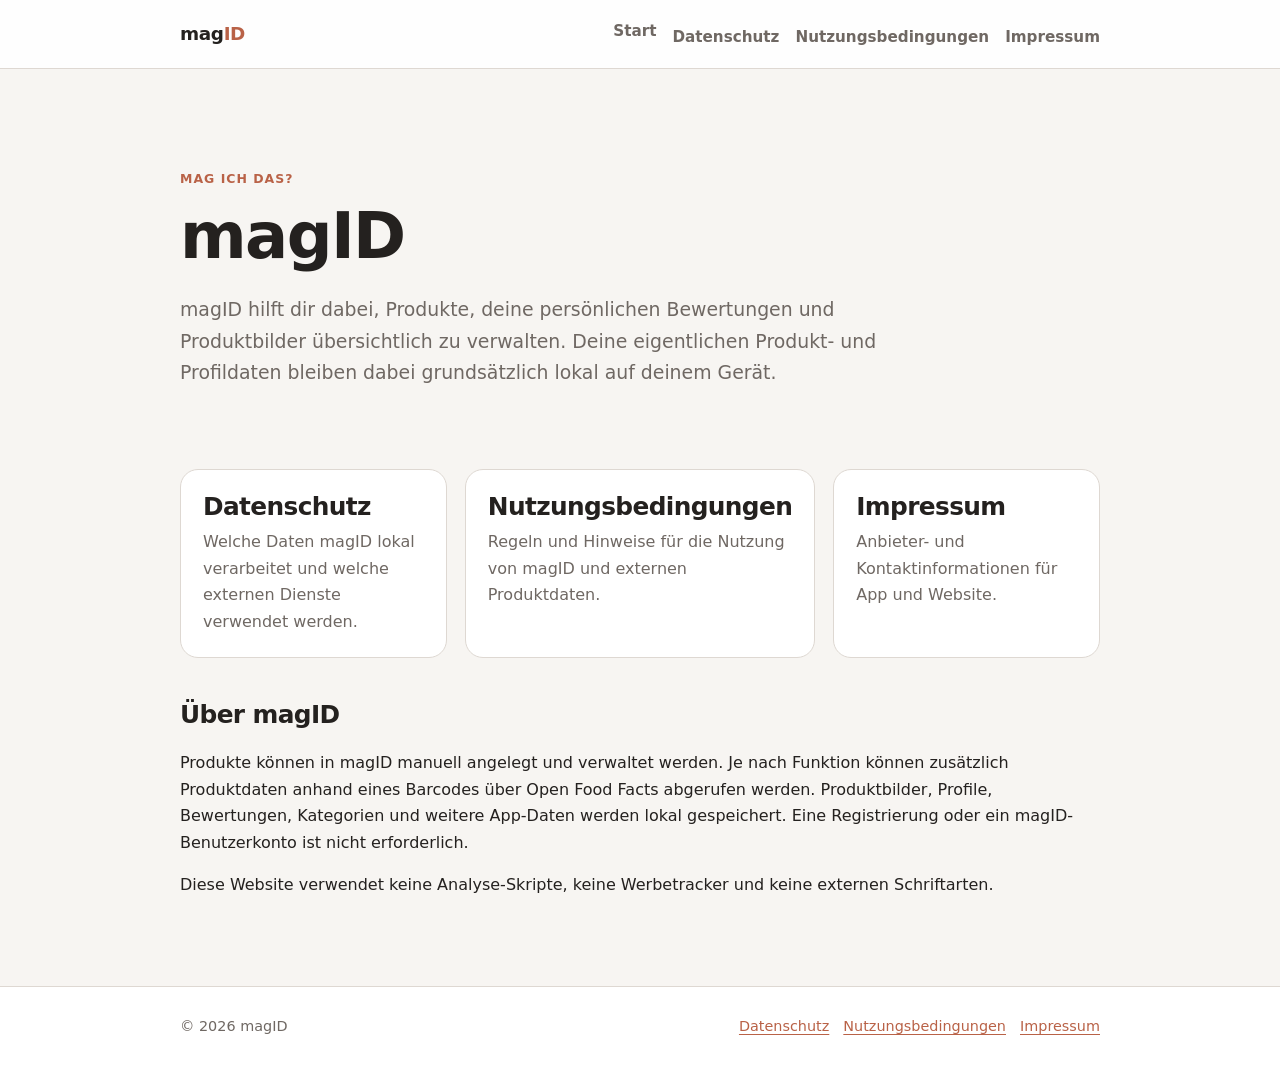
==== index.html @ 210f9b46 "Add initial website files including README, HTML pages, CSS, and terms of service" ====
<!doctype html>
<html lang="de">
<head>
  <meta charset="utf-8">
  <meta name="viewport" content="width=device-width, initial-scale=1">
  <meta name="description" content="Offizielle Website der App magID mit Datenschutz, Nutzungsbedingungen und Impressum.">
  <title>magID – Mag ich das?</title>
  <link rel="stylesheet" href="styles.css">
</head>
<body>
<header>
  <div class="nav">
    <a class="brand" href="index.html" aria-current="page">mag<span>ID</span></a>
    <nav aria-label="Hauptnavigation">
      <ul>
        <li><a href="index.html">Start</a></li>
        <li><a href="datenschutz.html">Datenschutz</a></li>
        <li><a href="tos.html">Nutzungsbedingungen</a></li>
        <li><a href="impressum.html">Impressum</a></li>
      </ul>
    </nav>
  </div>
</header>

<main>

<section class="hero">
  <p class="eyebrow">Mag ich das?</p>
  <h1>magID</h1>
  <p class="lead">
    magID hilft dir dabei, Produkte, deine persönlichen Bewertungen und Produktbilder
    übersichtlich zu verwalten. Deine eigentlichen Produkt- und Profildaten bleiben dabei
    grundsätzlich lokal auf deinem Gerät.
  </p>
</section>

<section class="card-grid" aria-label="Rechtliche Informationen">
  <a class="card" href="datenschutz.html">
    <h2>Datenschutz</h2>
    <p>Welche Daten magID lokal verarbeitet und welche externen Dienste verwendet werden.</p>
  </a>
  <a class="card" href="tos.html">
    <h2>Nutzungsbedingungen</h2>
    <p>Regeln und Hinweise für die Nutzung von magID und externen Produktdaten.</p>
  </a>
  <a class="card" href="impressum.html">
    <h2>Impressum</h2>
    <p>Anbieter- und Kontaktinformationen für App und Website.</p>
  </a>
</section>

<section>
  <h2>Über magID</h2>
  <p>
    Produkte können in magID manuell angelegt und verwaltet werden. Je nach Funktion können
    zusätzlich Produktdaten anhand eines Barcodes über Open Food Facts abgerufen werden.
    Produktbilder, Profile, Bewertungen, Kategorien und weitere App-Daten werden lokal
    gespeichert. Eine Registrierung oder ein magID-Benutzerkonto ist nicht erforderlich.
  </p>
  <p>
    Diese Website verwendet keine Analyse-Skripte, keine Werbetracker und keine externen
    Schriftarten.
  </p>
</section>

</main>
<footer>
  <div class="footer-inner">
    <div>© 2026 magID</div>
    <div class="footer-links">
      <a href="datenschutz.html">Datenschutz</a>
      <a href="tos.html">Nutzungsbedingungen</a>
      <a href="impressum.html">Impressum</a>
    </div>
  </div>
</footer>

</body>
</html>
---- styles.css ----
:root {
  --bg: #f7f5f2;
  --surface: #ffffff;
  --text: #24211f;
  --muted: #6f6863;
  --border: #ded8d2;
  --accent: #b96247;
  --accent-soft: #f3e4df;
  --max: 920px;
}

* {
  box-sizing: border-box;
}

html {
  scroll-behavior: smooth;
}

body {
  margin: 0;
  font-family: system-ui, -apple-system, BlinkMacSystemFont, "Segoe UI", sans-serif;
  color: var(--text);
  background: var(--bg);
  line-height: 1.65;
}

a {
  color: var(--accent);
  text-decoration-thickness: 1px;
  text-underline-offset: 3px;
}

a:hover {
  text-decoration-thickness: 2px;
}

header {
  border-bottom: 1px solid var(--border);
  background: rgba(255, 255, 255, 0.92);
}

.nav {
  width: min(calc(100% - 32px), var(--max));
  margin: 0 auto;
  min-height: 68px;
  display: flex;
  align-items: center;
  justify-content: space-between;
  gap: 24px;
}

.brand {
  color: var(--text);
  font-size: 1.15rem;
  font-weight: 800;
  text-decoration: none;
  letter-spacing: -0.02em;
}

.brand span {
  color: var(--accent);
}

nav ul {
  list-style: none;
  display: flex;
  flex-wrap: wrap;
  gap: 16px;
  padding: 0;
  margin: 0;
}

nav a {
  color: var(--muted);
  text-decoration: none;
  font-size: 0.95rem;
  font-weight: 600;
}

nav a:hover,
nav a[aria-current="page"] {
  color: var(--accent);
}

main {
  width: min(calc(100% - 32px), var(--max));
  margin: 0 auto;
  padding: 56px 0 72px;
}

.hero {
  padding: 44px 0 28px;
}

.eyebrow {
  margin: 0 0 8px;
  color: var(--accent);
  font-weight: 800;
  letter-spacing: 0.08em;
  text-transform: uppercase;
  font-size: 0.78rem;
}

h1, h2, h3 {
  line-height: 1.2;
  letter-spacing: -0.025em;
}

h1 {
  font-size: clamp(2.25rem, 7vw, 4rem);
  margin: 0 0 20px;
}

h2 {
  margin-top: 42px;
  font-size: 1.55rem;
}

h3 {
  margin-top: 28px;
  font-size: 1.1rem;
}

.lead {
  max-width: 720px;
  font-size: 1.18rem;
  color: var(--muted);
}

.card-grid {
  display: grid;
  grid-template-columns: repeat(3, 1fr);
  gap: 18px;
  margin: 34px 0;
}

.card {
  display: block;
  padding: 22px;
  border: 1px solid var(--border);
  border-radius: 18px;
  background: var(--surface);
  color: var(--text);
  text-decoration: none;
}

.card:hover {
  border-color: var(--accent);
}

.card h2,
.card h3 {
  margin: 0 0 8px;
}

.card p {
  margin: 0;
  color: var(--muted);
}

.notice {
  margin: 28px 0;
  padding: 18px 20px;
  border-left: 4px solid var(--accent);
  border-radius: 10px;
  background: var(--accent-soft);
}

.placeholder {
  display: inline-block;
  padding: 2px 6px;
  border: 1px dashed var(--accent);
  border-radius: 6px;
  background: #fff;
  color: #8d3e28;
  font-weight: 700;
}

.meta {
  color: var(--muted);
  font-size: 0.92rem;
}

ul, ol {
  padding-left: 1.35rem;
}

li + li {
  margin-top: 6px;
}

code {
  padding: 2px 5px;
  border-radius: 5px;
  background: #eee9e4;
}

footer {
  border-top: 1px solid var(--border);
  background: var(--surface);
}

.footer-inner {
  width: min(calc(100% - 32px), var(--max));
  margin: 0 auto;
  padding: 28px 0;
  display: flex;
  justify-content: space-between;
  gap: 20px;
  flex-wrap: wrap;
  color: var(--muted);
  font-size: 0.9rem;
}

.footer-links {
  display: flex;
  flex-wrap: wrap;
  gap: 14px;
}

@media (max-width: 760px) {
  .nav {
    align-items: flex-start;
    flex-direction: column;
    padding: 16px 0;
    gap: 10px;
  }

  nav ul {
    gap: 10px 14px;
  }

  main {
    padding-top: 28px;
  }

  .hero {
    padding-top: 24px;
  }

  .card-grid {
    grid-template-columns: 1fr;
  }
}
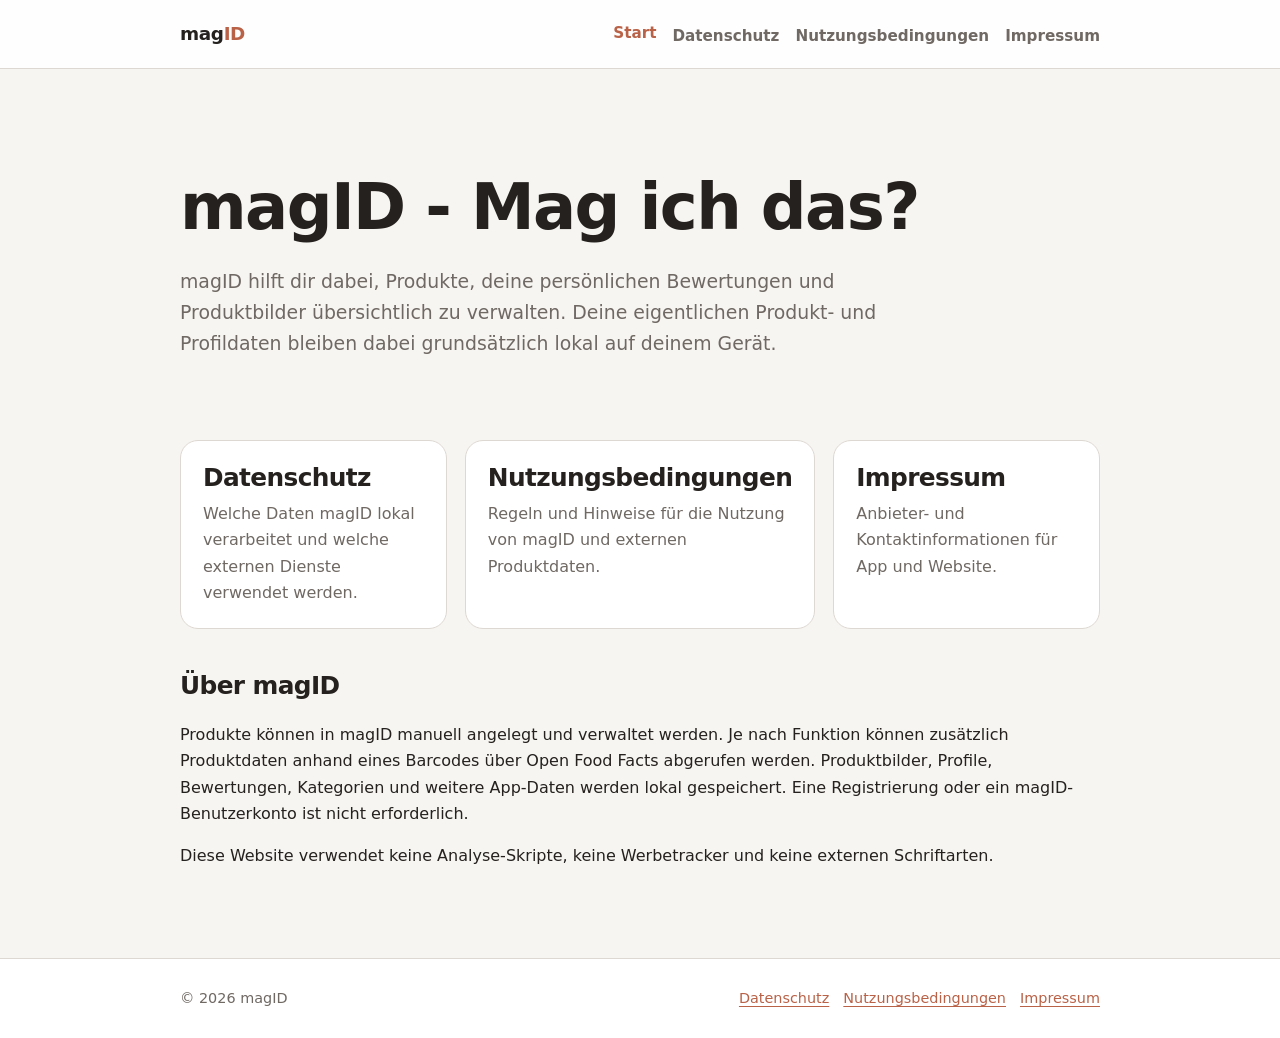
==== commit d9970ef4: "Refine README and impressum content, enhance navigation styles, and update index header" ====
--- a/index.html
+++ b/index.html
@@ -10,10 +10,10 @@
 <body>
 <header>
   <div class="nav">
-    <a class="brand" href="index.html" aria-current="page">mag<span>ID</span></a>
+    <a class="brand" href="index.html">mag<span>ID</span></a>
     <nav aria-label="Hauptnavigation">
       <ul>
-        <li><a href="index.html">Start</a></li>
+        <li><a href="index.html" aria-current="page">Start</a></li>
         <li><a href="datenschutz.html">Datenschutz</a></li>
         <li><a href="tos.html">Nutzungsbedingungen</a></li>
         <li><a href="impressum.html">Impressum</a></li>
@@ -25,8 +25,7 @@
 <main>
 
 <section class="hero">
-  <p class="eyebrow">Mag ich das?</p>
-  <h1>magID</h1>
+  <h1>magID - Mag ich das?</h1>
   <p class="lead">
     magID hilft dir dabei, Produkte, deine persönlichen Bewertungen und Produktbilder
     übersichtlich zu verwalten. Deine eigentlichen Produkt- und Profildaten bleiben dabei
--- a/styles.css
+++ b/styles.css
@@ -65,17 +65,27 @@
 nav ul {
   list-style: none;
   display: flex;
+  align-items: center;
   flex-wrap: wrap;
   gap: 16px;
   padding: 0;
   margin: 0;
 }
 
+nav li {
+  display: flex;
+  align-items: center;
+}
+
 nav a {
+  display: inline-flex;
+  align-items: center;
+  min-height: 32px;
   color: var(--muted);
   text-decoration: none;
   font-size: 0.95rem;
   font-weight: 600;
+  line-height: 1;
 }
 
 nav a:hover,
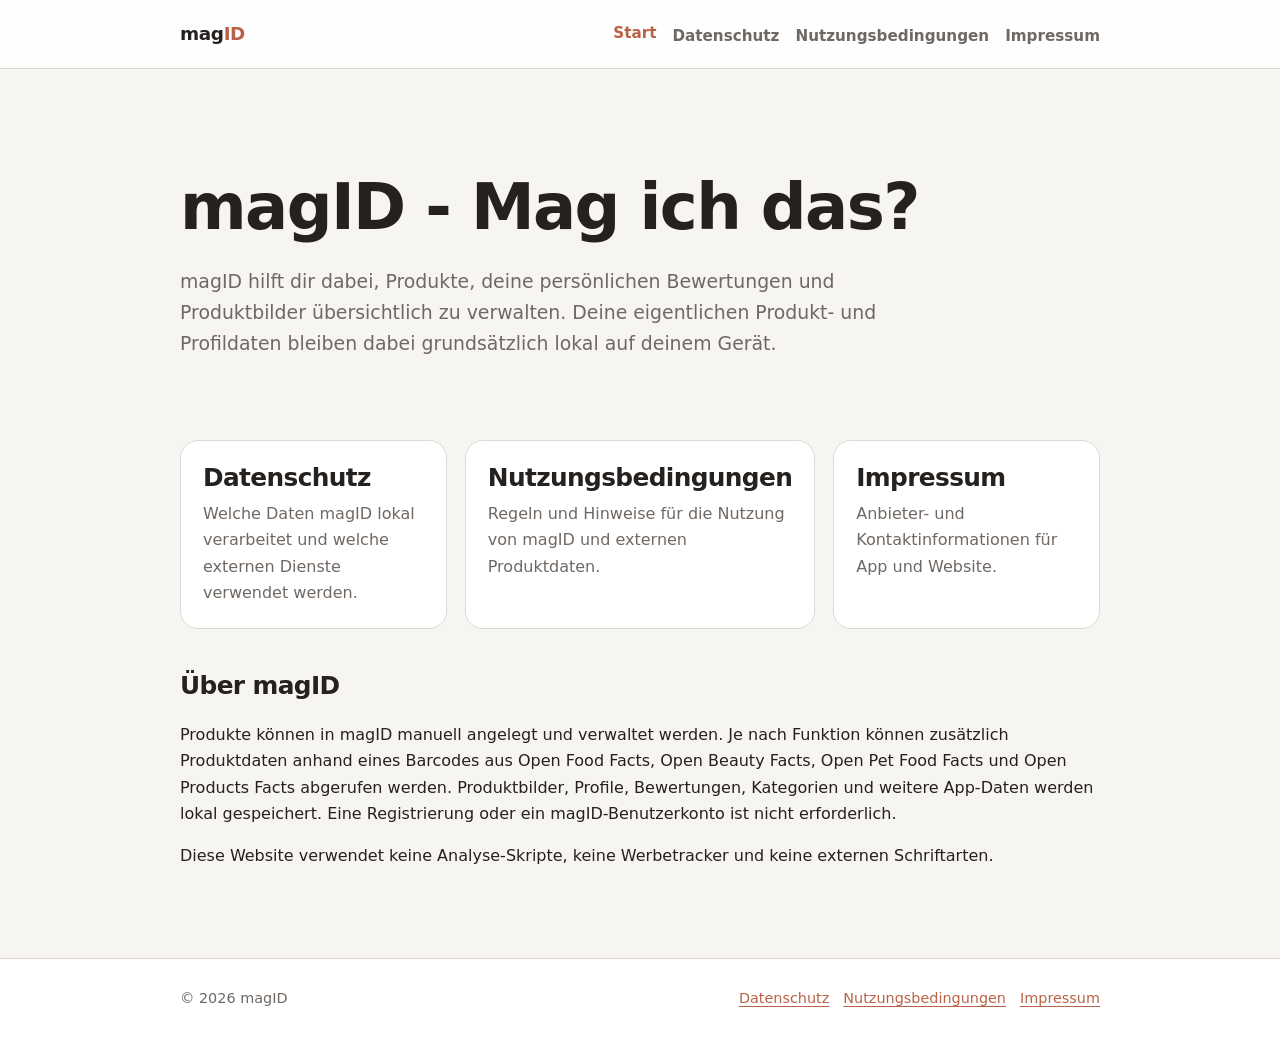
==== commit 6d1ed0cd: "Update legal documents with new effective date and enhance data source descriptions" ====
--- a/index.html
+++ b/index.html
@@ -52,9 +52,10 @@
   <h2>Über magID</h2>
   <p>
     Produkte können in magID manuell angelegt und verwaltet werden. Je nach Funktion können
-    zusätzlich Produktdaten anhand eines Barcodes über Open Food Facts abgerufen werden.
-    Produktbilder, Profile, Bewertungen, Kategorien und weitere App-Daten werden lokal
-    gespeichert. Eine Registrierung oder ein magID-Benutzerkonto ist nicht erforderlich.
+    zusätzlich Produktdaten anhand eines Barcodes aus Open Food Facts, Open Beauty Facts,
+    Open Pet Food Facts und Open Products Facts abgerufen werden. Produktbilder, Profile,
+    Bewertungen, Kategorien und weitere App-Daten werden lokal gespeichert. Eine Registrierung
+    oder ein magID-Benutzerkonto ist nicht erforderlich.
   </p>
   <p>
     Diese Website verwendet keine Analyse-Skripte, keine Werbetracker und keine externen
